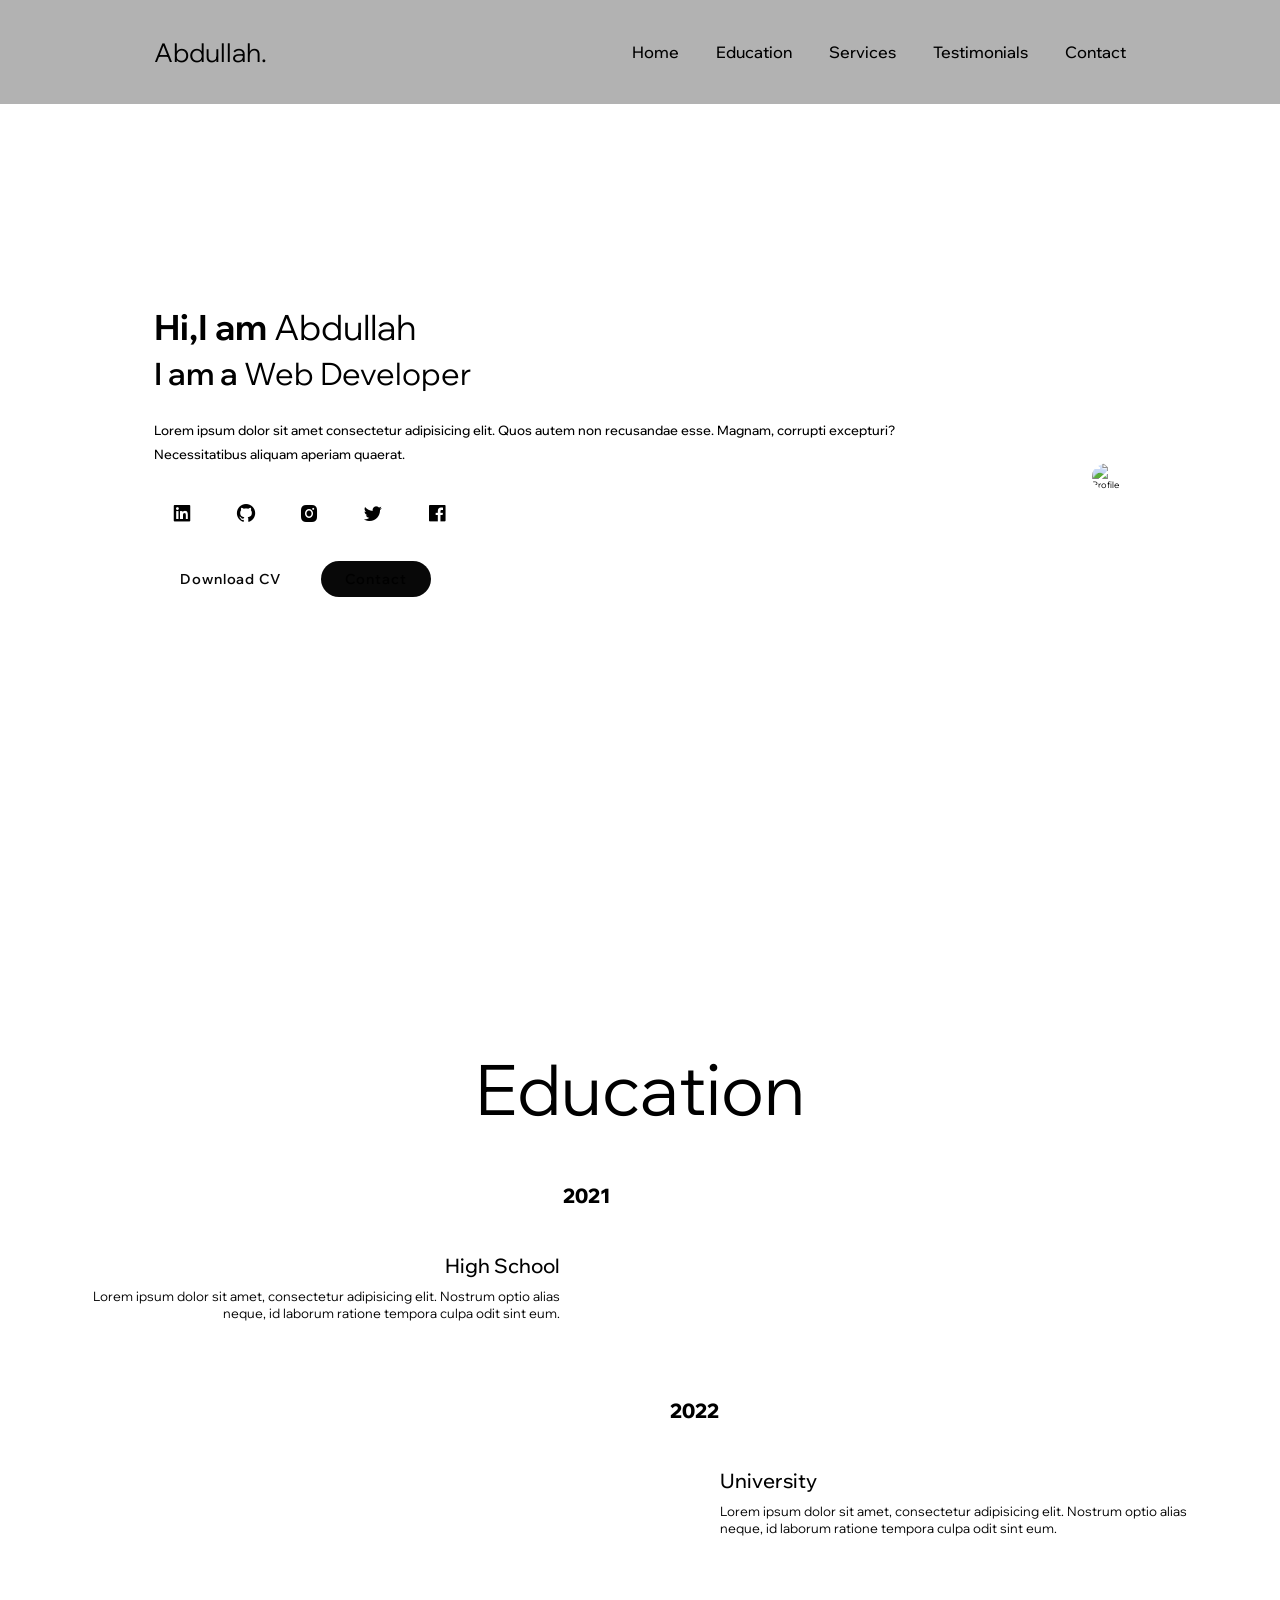
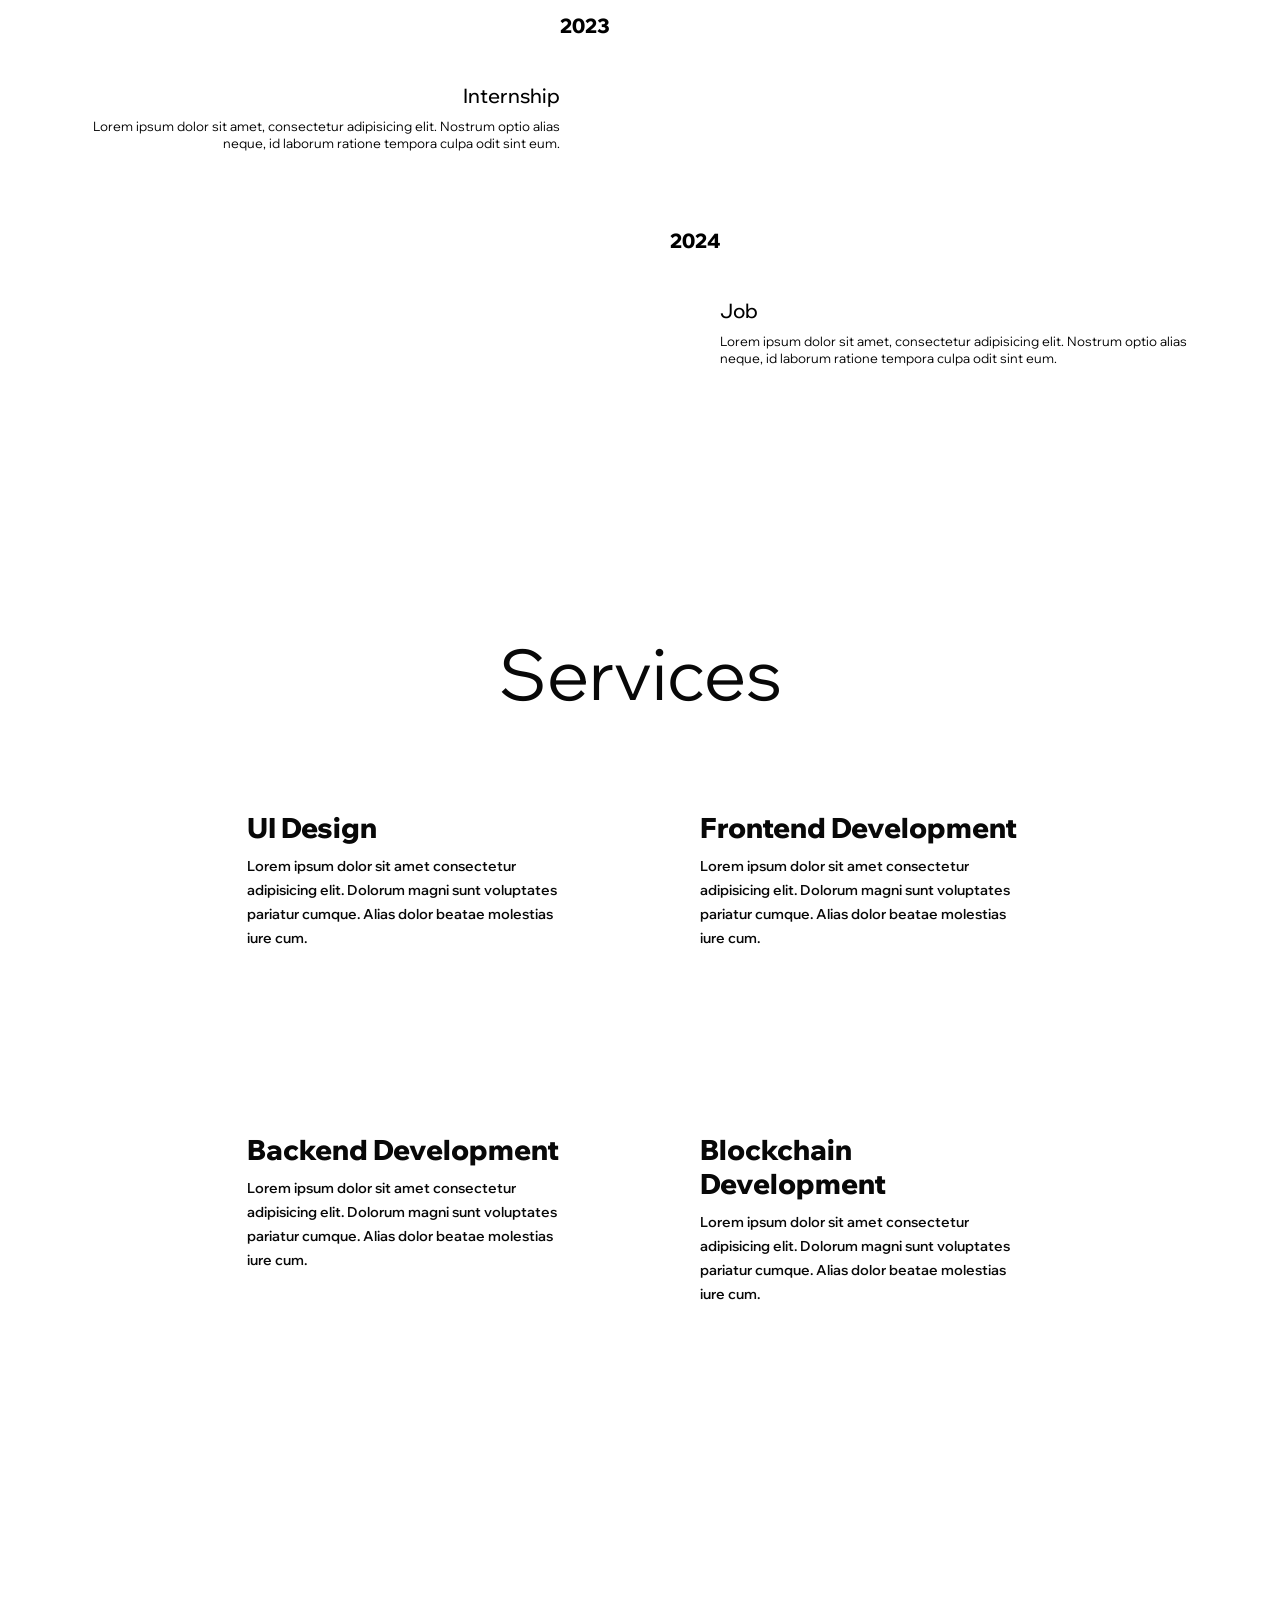
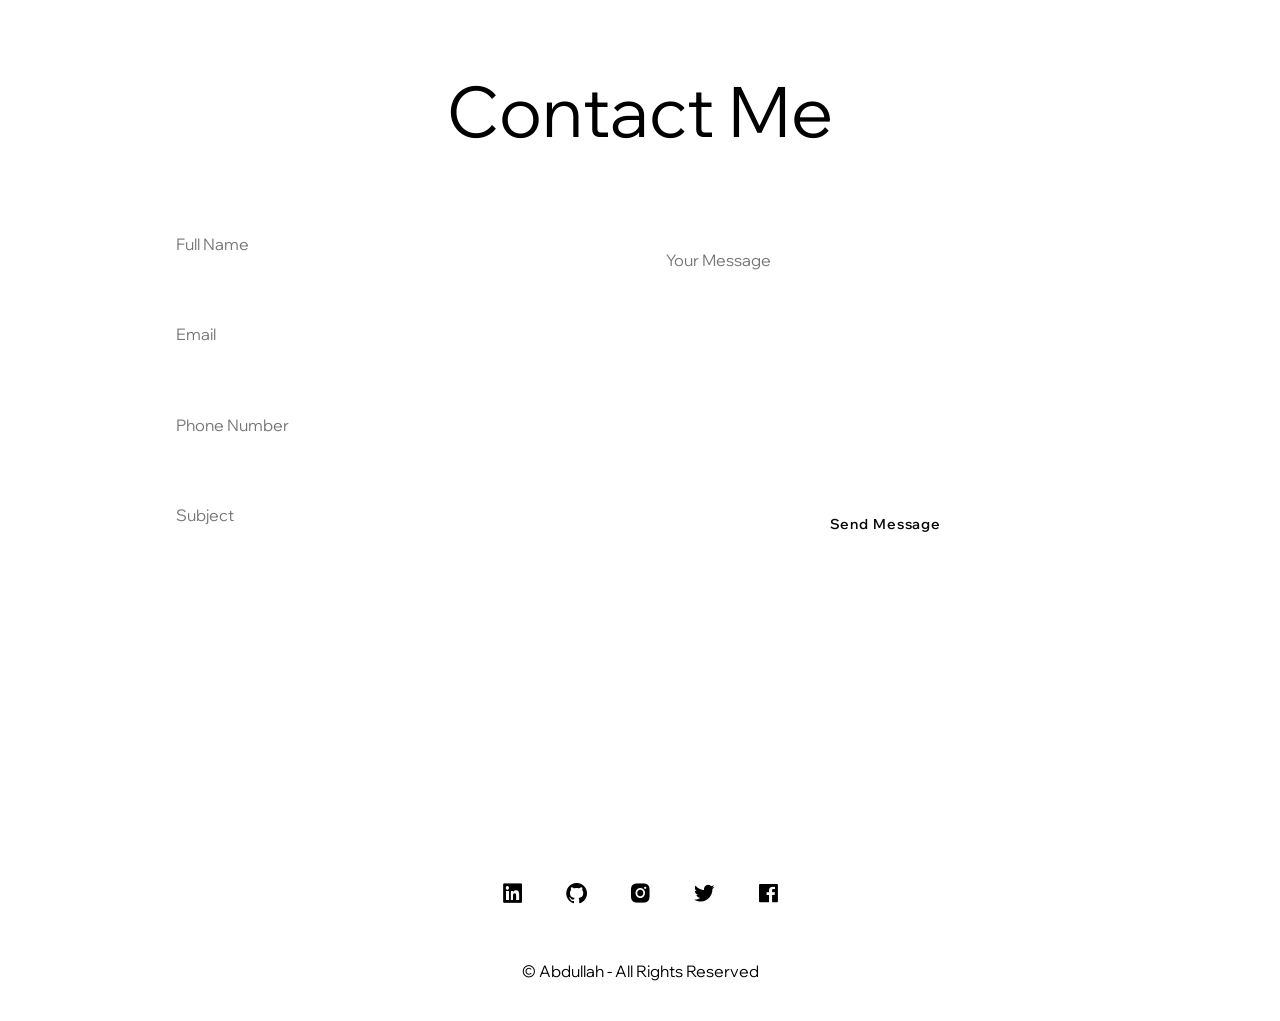
==== index.html @ 499c6c25 "Add files via upload" ====
<!DOCTYPE html>
<html lang="en">

<head>
    <meta charset="UTF-8">
    <meta name="viewport" content="width=device-width, initial-scale=1.0">
    <link rel="stylesheet" href="style.css">
    <link href='https://unpkg.com/boxicons@2.1.4/css/boxicons.min.css' rel='stylesheet'>
    <title>Protfolio Website</title>
</head>
<body>
  <!-- Header Section -->
  <header class="header">
    <a href="#home" class="logo">
    <span>Abdullah.</span>
    </a>
        <i class='bx bx-menu' id="menu-icon"></i>

        <nav class="navbar">
            <a href="#home" class="">Home</a>
            <a href="#education" class="">Education</a>
            <a href="#services" class="">Services</a>
            <a href="#testimonials" class="">Testimonials</a>
            <a href="#contact" class="">Contact</a>
        </nav>
  </header>
  <section class="home" id="home">
        <div class="home-content">
            <h1>Hi,I am <span>Abdullah</span></h1>
            <h3 class="text-animation">I am a <span></span></h3>
            <p>Lorem ipsum dolor sit amet consectetur adipisicing elit. Quos autem non recusandae esse. Magnam, corrupti excepturi? Necessitatibus aliquam aperiam quaerat.</p>

            <div class="social-icons">
                <a href="#"><i class='bx bxl-linkedin-square'></i></a>
                <a href="#"><i class='bx bxl-github'></i></a>
                <a href="#"><i class='bx bxl-instagram-alt'></i></a>
                <a href="#"><i class='bx bxl-twitter'></i></a>
                <a href="#"><i class='bx bxl-facebook-square'></i></a>
            </div>

            <div class="btn-group">
                <a href="#" class="btn">Download CV</a>
                <a href="#contact" class="btn">Contact</a>
            </div>
        </div>
        <div class="home-img">
            <img src="img/m1.jpg" alt="Profile">
        </div>
    </section>
    <section id="education" class="education">
        <h2 class="heading">Education</h2>
        <div class="timeline-items">
            <div class="timeline-item">
                <div class="timeline-dot"></div>
                <div class="timeline-date">2021</div>
                <div class="timeline-content">
                    <h3>High School</h3>
                    <p>Lorem ipsum dolor sit amet, consectetur adipisicing elit. Nostrum optio alias neque, id
                        laborum ratione tempora culpa odit sint eum.</p>
                </div>
            </div>

            <div class="timeline-item">
                <div class="timeline-dot"></div>
                <div class="timeline-date">2022</div>
                <div class="timeline-content">
                    <h3>University</h3>
                    <p>Lorem ipsum dolor sit amet, consectetur adipisicing elit. Nostrum optio alias neque, id
                        laborum ratione tempora culpa odit sint eum.</p>
                </div>
            </div>

            <div class="timeline-item">
                <div class="timeline-dot"></div>
                <div class="timeline-date">2023</div>
                <div class="timeline-content">
                    <h3>Internship</h3>
                    <p>Lorem ipsum dolor sit amet, consectetur adipisicing elit. Nostrum optio alias neque, id
                        laborum ratione tempora culpa odit sint eum.</p>
                </div>
            </div>

            <div class="timeline-item">
                <div class="timeline-dot"></div>
                <div class="timeline-date">2024</div>
                <div class="timeline-content">
                    <h3>Job</h3>
                    <p>Lorem ipsum dolor sit amet, consectetur adipisicing elit. Nostrum optio alias neque, id
                        laborum ratione tempora culpa odit sint eum.</p>
                </div>
            </div>

        </div>
    </section>
    <!-- Services Section -->

    <section id="services" class="services">
        <h2 class="heading">Services</h2>
        <div class="services-container">
            <div class="service-box">
                <div class="service-info">
                    <h4>UI Design</h4>
                    <p>Lorem ipsum dolor sit amet consectetur adipisicing elit. Dolorum magni sunt voluptates pariatur cumque. Alias dolor beatae molestias iure cum.
                </div>
            </div>
            <div class="service-box">
                <div class="service-info">
                    <h4>Frontend Development</h4>
                    <p>Lorem ipsum dolor sit amet consectetur adipisicing elit. Dolorum magni sunt voluptates pariatur cumque. Alias dolor beatae molestias iure cum.
                </div>
            </div>
            <div class="service-box">
                <div class="service-info">
                    <h4>Backend Development</h4>
                    <p>Lorem ipsum dolor sit amet consectetur adipisicing elit. Dolorum magni sunt voluptates pariatur cumque. Alias dolor beatae molestias iure cum.
                </div>
            </div>
            <div class="service-box">
                <div class="service-info">
                    <h4>Blockchain Development</h4>
                    <p>Lorem ipsum dolor sit amet consectetur adipisicing elit. Dolorum magni sunt voluptates pariatur cumque. Alias dolor beatae molestias iure cum.</p>
                </div>
            </div>
        </div>
    </section>
    <!-- Testimonials Section 

    <section id="testimonials" class="testimonials">
        <div class="testimonials-box">
            <h2 class="heading">Testimonials</h2>

            <div class="wrapper">
                <div class="testimonial-item">
                    <img src="assets/Image3.jpeg" alt="">
                    <h2>Mark</h2>
                    <div class="rating">
                        <i class='bx bxs-star' id="star"></i>
                        <i class='bx bxs-star' id="star"></i>
                        <i class='bx bxs-star' id="star"></i>
                        <i class='bx bxs-star' id="star"></i>
                        <i class='bx bxs-star' id="star"></i>
                    </div>
                    <p>Lorem ipsum dolor, sit amet consectetur adipisicing elit. Eius reiciendis consequatur officia
                        recusandae porro at?</p>
                </div>

                <div class="testimonial-item">
                    <img src="assets/Image2.jpeg" alt="">
                    <h2>Steve</h2>
                    <div class="rating">
                        <i class='bx bxs-star' id="star"></i>
                        <i class='bx bxs-star' id="star"></i>
                        <i class='bx bxs-star' id="star"></i>
                        <i class='bx bxs-star' id="star"></i>
                        <i class='bx bxs-star' id="star"></i>
                    </div>
                    <p>Lorem ipsum dolor, sit amet consectetur adipisicing elit. Eius reiciendis consequatur officia
                        recusandae porro at?</p>
                </div>

                <div class="testimonial-item">
                    <img src="assets/Image4.jpeg" alt="">
                    <h2>Devid</h2>
                    <div class="rating">
                        <i class='bx bxs-star' id="star"></i>
                        <i class='bx bxs-star' id="star"></i>
                        <i class='bx bxs-star' id="star"></i>
                        <i class='bx bxs-star' id="star"></i>
                        <i class='bx bxs-star' id="star"></i>
                    </div>
                    <p>Lorem ipsum dolor, sit amet consectetur adipisicing elit. Eius reiciendis consequatur officia
                        recusandae porro at?</p>
                </div>
            </div>
        </div>
    </section>
    --->
    <!-- Contact Section -->

    <section id="contact" class="contact">
        <h2 class="heading">Contact <span>Me</span></h2>
        <form action="">
            <div class="input-group">
                <div class="input-box">
                    <input type="text" placeholder="Full Name">
                    <input type="email" placeholder="Email">
                </div>

                <div class="input-box">
                    <input type="number" placeholder="Phone Number">
                    <input type="text" placeholder="Subject">
                </div>
            </div>

            <div class="input-group-2">
                <textarea name="" id="" cols="30" rows="10" placeholder="Your Message"></textarea>
                <input type="submit" value="Send Message" class="btn">
            </div>
        </form>
    </section>

    <!-- Footer Section -->

    <footer class="footer">
        <div class="social">
            <a href="#"><i class='bx bxl-linkedin-square'></i></a>
            <a href="#"><i class='bx bxl-github'></i></a>
            <a href="#"><i class='bx bxl-instagram-alt'></i></a>
            <a href="#"><i class='bx bxl-twitter'></i></a>
            <a href="#"><i class='bx bxl-facebook-square'></i></a>
        </div>

        <p class="copyright">
            © Abdullah - All Rights Reserved
        </p>
    </footer>

<script>
    // JavaScript code goes here
    let menuIcon = document.querySelector('#menu-icon');
    let navbar = document.querySelector('header nav');

    menuIcon.onclick = () => {
        menuIcon.classList.toggle('bx-x');
        navbar.classList.toggle('active');
    }

    let sections = document.querySelectorAll('section');
    let navLinks = document.querySelectorAll('header nav a');

    window.onscroll = () => {
        sections.forEach(sec => {
            let top = window.scrollY;
            let offset = sec.offsetTop - 150;
            let height = sec.offsetHeight;
            let id = sec.getAttribute('id');

            if (top >= offset && top < offset + height) {
                navLinks.forEach(links => {
                    links.classList.remove('active');
                    document.querySelector('header nav a[href*=' + id + ']').classList.add('active');
                });
            };
        });

        let header = document.querySelector('header');
        header.classList.toggle('sticky', window.scrollY > 100);

        menuIcon.classList.remove('bx-x');
        navbar.classList.remove('active');
    };
</script>
    
    
    
    
    
    
    
    
    
    
</body>
</html>
---- style.css ----
@import url('https://fonts.googleapis.com/css?family=Wix%20Madefor%20Display:700|Wix%20Madefor%20Display:400');

* {
    margin: 0;
    padding: 0;
    box-sizing: border-box;
    text-decoration: none;
    border: none;
    outline: none;
    scroll-behavior: smooth;
    font-family: 'Wix Madefor Display';
    font-weight: 400;
}/*
:root {
  --text-color: #dce8f4;
  --bg-color: #070f16;
  --second-bg-color: #131313;
  --primary: #9abfe3;
  --secondary: #15589c;
  --main-color: #2b94fc;
}

:root {
--text-color: #0d1613;
--bg-color: #f9fdfc;
--primary: #40d3a7;
--secondary: #7af0ce;
--main-color: #3cfdc4;
}
*/
:root[data-theme="light"] {
  --text-color: #0a100f;
  --bg-color: #f5fafa;
  --second-bg-color : #e5e5e5;
  --primary: #48c7b1;
  --secondary: #92e8d9;
  --accent: #53e9cd;
}
:root[data-theme="dark"] {
  --text-color: #eff5f4;
  --bg-color: #050a0a;
  --second-bg-color : #050a0a;
  --primary: #38b7a2;
  --secondary: #176d5f;
  --main-color: #16ac90;
}



html{
    font-size: 60%;
    overflow-x: hidden;
}
body{
    background: var(--bg-color);
    color: var(--text-color);
}
/* Header Section */
.header{
    position: fixed;
    top: 0;
    left: 0;
    width: 100%;
    padding: 4rem 12% 4rem;
    background: rgba(0, 0, 0, 0.3);
    backdrop-filter: blur(10px);
    display: flex;
    justify-content: space-between;
    align-items: center;
    z-index: 5;
}
.logo{
    font-size: 3rem;
    color: var(--text-color);
    font-weight: 800;
    cursor: pointer;
    transition: 0.3s ease;
}
.logo:hover{
    transform: scale(1.1);
}
.logo span{
    text-shadow: 0 0 25px var(--main-color);
}
.navbar a{
    font-size: 1.8rem;
    color: var(--text-color);
    margin-left: 4rem;
    font-weight: 500;
    transition: 0.3s ease;
    border-bottom: 3px solid transparent;
}
.navbar a:hover,
.navbar a.active{
    color: var(--main-color);
    border-bottom: 3px solid var(--main-color);
}
#menu-icon{
    font-size: 3.6rem;
    color: var(--main-color);
    display: none;
}
/* Home SecSection */
section{
    min-height: 100vh;
    padding: 10rem 12% 10rem;
}
.home{
    display: flex;
    align-items: center;
    justify-content: center;
    gap: 15rem;
}
/*
.home-content{
    display: flex;
    flex-direction: column;
    align-items: center;
    text-align: left;
    justify-content: center;
    margin-top: 3rem;
}
.home-content h1,
.home-content h2,
.home-content p {
    margin-top: 1rem; 
}*/
span{
    color: var(--main-color);
}
.logo span{
    color: var(--main-color);
}
.home-content h3{
    margin-bottom: 3rem;
    margin-top: 1rem;
    font-size: 3.5rem;
}
.home-content h1{
    font-size: 4rem;
    font-weight: 700;
    margin-top: 1rem;/*
    margin-left: 80px;*//*
    margin-right: 80px;*/
    line-height: 1;
}
.home-img{
    border-radius: 50%;
}
.home-img img{
    position: relative;
    top: 3rem;
    width: 28vw;
    height: 28vw;
    border-radius: 50%;
    box-shadow: 0 0 25px var(--main-color);
    cursoease-in-out
    /*
    transition: 0.9s ease-in-out;*/
}
.home-img img:hover{
    box-shadow: 0 0 25px var(--main-color),
                0 0 35px var(--main-color),
                0 0 55px var(--main-color);
}
.home-content p{
    font-size: 1.5rem;
    font-weight: 500;
    line-height: 1.8;
    max-width: 1000px;/*
    margin-left: 80px;*/
    margin-top: 1rem;
}
.social-icons a{
    display: inline-flex;
    justify-content: center;
    align-items: center;
    width: 4.5rem;
    height: 4.5rem;
    background: transparent;
    border: 2px solid var(--main-color);
    font-size: 2.5rem;
    border-radius: 50%;
    color: var(--main-color);
    /*
    margin-left: 800px;
    */
    margin: 3rem 1.5rem 3rem 1rem;
    /*
    transition: 0.5s ease-in-out;*/
}
.social-icons a:hover{
    color: var(--text-color);
    transform: scale(1.3)translateY(-5px);
    box-shadow: 0 0 25px var(--main-color);
    background-color: var(--main-color);
}
.btn{
    display: inline-block;
    padding: 1rem 2.8rem;
    background: var(--main-color);
    box-shadow: 0 0 25px var(--main-color);
    border-radius: 4rem;
    font-size: 1.6rem;
    color: #080808;
    border: 2px solid transparent;
    letter-spacing: 0.1rem;
    font-weight: 600;
    /*
    transition: 0.3s ease-in-out;*/
    cursor: pointer;
}
.btn:hover{
    transform: scale(1.05);
    box-shadow: 0 0 40px var(--main-color);
}
.btn-group{
    display: flex;
    align-items: center;
    gap: 1.5rem;
}
.btn-group a:nth-of-type(2){
    background-color: #080808;
    color: var(--main-color);
    border: 2px solid var(--main-color);
    box-shadow: 0 0 25px transparent;
}
.btn-group a:nth-of-type(2):hover{
    box-shadow: 0 0 25px var(--main-color);
    background-color: var(--main-color);
    color: #080808;
}
.text-animation{
    font-size: 34px;
    font-weight: 600;
    min-width: 280px;
}
.text-animation span{
    position: relative;
}
.text-animation span:before{
    content: "Web Developer";
    color: var(--main-color);
    animation: words 20s infinite;
}
.text-animation span:after{
    content: "";
    background-color: var(--bg-color);
    position: absolute;
    width: calc(100% + 8px);
    height: 100%;
    border-left: 3px solid var(--bg-color);
    right: -8px;
    animation: cursor 0.6s infinite, typing 20s steps(14) infinite;
}
@keyframes cursor {
    to{
        border-left: 2px solid var(--main-color);
    }
}
@keyframes words {
    0%,
    50%{
        content: "Frontend Developer";
    }
    
    51%,
    100%{
        content: "Web Designer";
    }
}
@keyframes typing {
    10%,
    50%,
    55%,
    95%{
        width: 0;
    }
    5%,
    50%,
    51%,
    99%{
        width: calc(100% + 8px);
    }
}

.heading{
    font-size: 8rem;
    text-align: center;
    margin: 5rem 0;
}
.education{
    padding: 100px 15px;
    background: var(--second-bg-color);
}/*
.education h3{
  color: var(--second-bg-color);
}*/

.education h2 {
    margin-bottom: 5rem;
}
.timeline-items{
    max-width: 1200px;
    margin: auto;
    display: flex;
    flex-wrap: wrap;
    position: relative;
}
.timeline-items::before{
    content: "";
    position: absolute;
    width: 5px;
    height: 100%;
    background-color: var(--main-color);
    left: calc(50% - 1px);
}
.timeline-item{
    margin-bottom: 40px;
    width: 100%;
    position: relative;
}
.timeline-item:last-child{
    margin-bottom: 0;
}
.timeline-item:nth-child(odd){
    padding-right: calc(50% + 30px);
    text-align: right;
}
.timeline-item:nth-child(even){
    padding-left: calc(50% + 30px);
}
.timeline-dot{
    height: 21px;
    width: 21px;
    background-color: var(--main-color);
    box-shadow: 0 0 25px var(--main-color),
                0 0 50px var(--main-color);
    position: absolute;
    left: calc(50% - 8.9px);
    border-radius: 50%;
    top: 10px;
}
.timeline-date{
    font-size: 20px;
    font-weight: 800;
    color: var(--second-bg-color);
    margin: 6px 0 15px;
}
.timeline-content{
    background-color: var(--bg-color);
    border: 3px solid var(--main-color);
    padding: 30px 50px;
    border-radius: 4rem;
    box-shadow: 0 0 10px var(--main-color);
    cursor: pointer;
    transition: 0.3s ease-in-out;
    
}
.timeline-content:hover{
    transform: scale(1.05);
    box-shadow: 0 0 25px var(--main-color);
}
.timeline-content h3{
    font-size: 20px;
    color: var(--second-bg-color);
    margin: 0 0 10px;
    font-weight: 500;
}
.timeline-content p{
    color: #000;
    font-size: 13px;
    font-weight: 300;
    line-height: 17px;
}

/* ******************Services Section********************* */

.services{
    background: var(--bg-color);
    color: #080808;
}
.services h2{
    margin-bottom: 5rem;
    color:var(--second-bg-color);
}
.services-container{
    display: grid;
    grid-template-columns: repeat(2,1fr);
    align-items: center;
    gap: 2.5rem;
}
.service-box{
    background-color: var(--main-color);
    height: 300px;
    border-radius: 3rem;
    border: 5px solid transparent;
    cursor: pointer;
    transition: 0.4s ease-in-out;
}
.service-box:hover{
    background: #fff;
    color: #131313;
    border: 5px solid var(--main-color);
    transform: scale(1.03);
}
.service-box .service-info{
    display: flex;
    flex-direction: column;
    text-align: left;
    min-height: 200px;
    justify-content: left;
    padding: 5rem 5rem;
}
.service-info h4{
    font-size: 3.2rem;
    font-weight: 800;
    line-height: 1.2;
    padding-bottom: 1.2rem;
}
.service-info p{
    font-size: 1.6rem;
    font-weight: 600;
    max-height: 100px;
    line-height: 1.7;
    margin: auto;
}
/* ******************Testimonials Section********************* */
/*
.testimonials{
    background: var(--second-bg-color);
}
.testimonials-box{
    background-size: cover;
    display: flex;
    align-items: center;
    justify-content: center;
    flex-direction: column;
}
.testimonials .heading{
    margin-bottom: 5rem;
}
.testimonials-box img{
    width: 15rem;
    border-radius: 50%;
    border: 3px solid var(--main-color);
    box-shadow: 0 0 25px var(--main-color);
}
.wrapper{
    display: grid;
    grid-template-columns: repeat(3,1fr);
    gap: 3rem;
}
.testimonial-item{
    min-height: 490px;
    max-width: 450px;
    background: #080808;
    border: 3px solid rgba(238, 238, 238, 0.3);
    border-radius: 2rem;
    margin: 0 2rem;
    padding: 30px 60px;
    cursor: pointer;
    display: flex;
    flex-direction: column;
    justify-content: center;
    align-items: center;
    gap: 1.5rem;
    color: #fff;
    transition: 0.4s ease-in-out;
}
.testimonial-item:hover{
    border: 3px solid var(--main-color);
    transform: translateY(-10px)scale(1.03);
    box-shadow: 0 0 50px var(--main-color);
}
.testimonial-item h2{
    font-size: 2.8rem;
}
.testimonial-item p{
    font-size: 1.3rem;
}
#star{
    color: gold;
    font-size: 2rem;
}
*/
/* ******************Contact Section********************* */

.contact{
    background-color: var(--second-bg-color);
    width: 100%;
    height: 50%;
}
.contact h2{
    margin-bottom: 3rem;
    color: var(--second-bg-color);
}
.contact form{
    display: flex;
    align-items: center;
    justify-content: center;
    gap: 3rem;
    margin: 5rem auto;
    text-align: center;
}
.contact form .input-box{
    display: flex;
    justify-content: center;
    flex-wrap: wrap;
}
.contact form .input-box input,
.contact form textarea{
    width: 100%;
    padding: 2.5rem;
    font-size: 1.8rem;
    color: var(--text-color);
    background-color: var(--bg-color);
    border-radius: 2rem;
    border: 2px solid var(--main-color);
    margin: 1.5rem 0;
    resize: none;
}
.contact form .btn{
    margin-top: 2rem;
}

/* ******************Footer Section********************* */

.footer{
    position: relative;
    bottom: 0;
    width: 100%;
    padding: 40px 0;
    
    background-color: var(--secondary);
}
.footer .social{
    text-align: center;
    padding-bottom: 25px;
    color: var(--text-color);
}
.footer .social a{
    font-size: 25px;
    color: var(--text-color);
    border: 2px solid var(--primary);
    width: 42px;
    height: 42px;
    line-height: 42px;
    display: inline-block;
    text-align: center;
    border-radius: 50%;
    margin: 0 10px;
    transition: 0.3s ease-in-out;
}
.footer .social a:hover{
    transform: scale(1.2)translateY(-10px);
    background-color: var(--secondary);
    color: #131313;
    box-shadow: 0 0 25px var(--main-color);
}
.footer .copyright{
    margin-top: 20px;
    text-align: center;
    font-size: 16px;
    color: --text-color;
}
@media (max-width:1285px) {
    html{
        font-size: 55%;
    }
    .services-container{
        padding-bottom: 7rem;
        grid-template-columns: repeat(2,1fr);
        margin: 0 5rem;
    }
}
@media (max-width:991px) {
    header{
        padding: 2rem 3%;
    }
    section{
        padding: 10rem 3% 2rem;
    }
    .timeline-items::before{
        left: 7px;
    }
    .timeline-item:nth-child(odd){
        padding-right: 0;
        text-align: left;
    }
    .timeline-item:nth-child(odd),
    .timeline-item:nth-child(even){
        padding-left: 37px;
    }
    .timeline-dot{
        left: 0;
    }
    .services{
        padding-bottom: 7rem;
    }
    .testimonials .wrapper{
        grid-template-columns: repeat(1,1fr);
    }
    .contact form{
        flex-direction: column;
    }
    .footer{
        padding: 2rem 3%;
    }
}
@media (max-width:895px) {
    #menu-icon{
        display: block;
    }
    .navbar{
        position: absolute;
        top: 100%;
        right: 0;
        width: 50%;
        padding: 1rem 3%;
        background: rgba(0, 0, 0, 0.8);
        backdrop-filter: blur(200px);
        border-bottom-left-radius: 2rem;
        border-left: 2px solid var(--main-color);
        border-bottom: 2px solid var(--main-color);
        display: none;
        border-top: .1rem solid rgba(0, 0, 0, .2);
        box-shadow: 0 .5rem 1rem rgba(0, 0, 0, 0.2);
        display: none; 
    }
    .navbar.active{
        display: block;
    }
    .navbar a{
        display: block;
        font-size: 2rem;
        margin: 3rem 0;
        color: #fff;
    }
    .social-icons a{
      display: inline-flex;
      justify-content: center;
      align-items: center;
      width: 4.5rem;
      height: 4.5rem;
      background: transparent;
      border: 2px solid var(--main-color);
      font-size: 2rem;
      border-radius: 50%;
      color: var(--main-color);
      /*
      margin-left: 800px;
      */
      margin: 3rem 1rem 3rem 0rem;
      /*
      transition: 0.5s ease-in-out;*/
}
    .home{
        flex-direction: column-reverse;
        margin: 5rem 4rem;
    }
    .home-content h3{
        font-size: 2.5rem;
    }
    .home-content h1{
        font-size: 6rem;
        margin-top: 1rem;
    }
    .home-content p{
        max-width: 600px;
        margin: 0 auto;
    }
    .home-img img{
        width: 56vw;
        height: 56vw;
    }
    .services h2{
        margin-bottom: 3rem;
    }
    .services-container{
        grid-template-columns: repeat(1,1fr);
    }
}
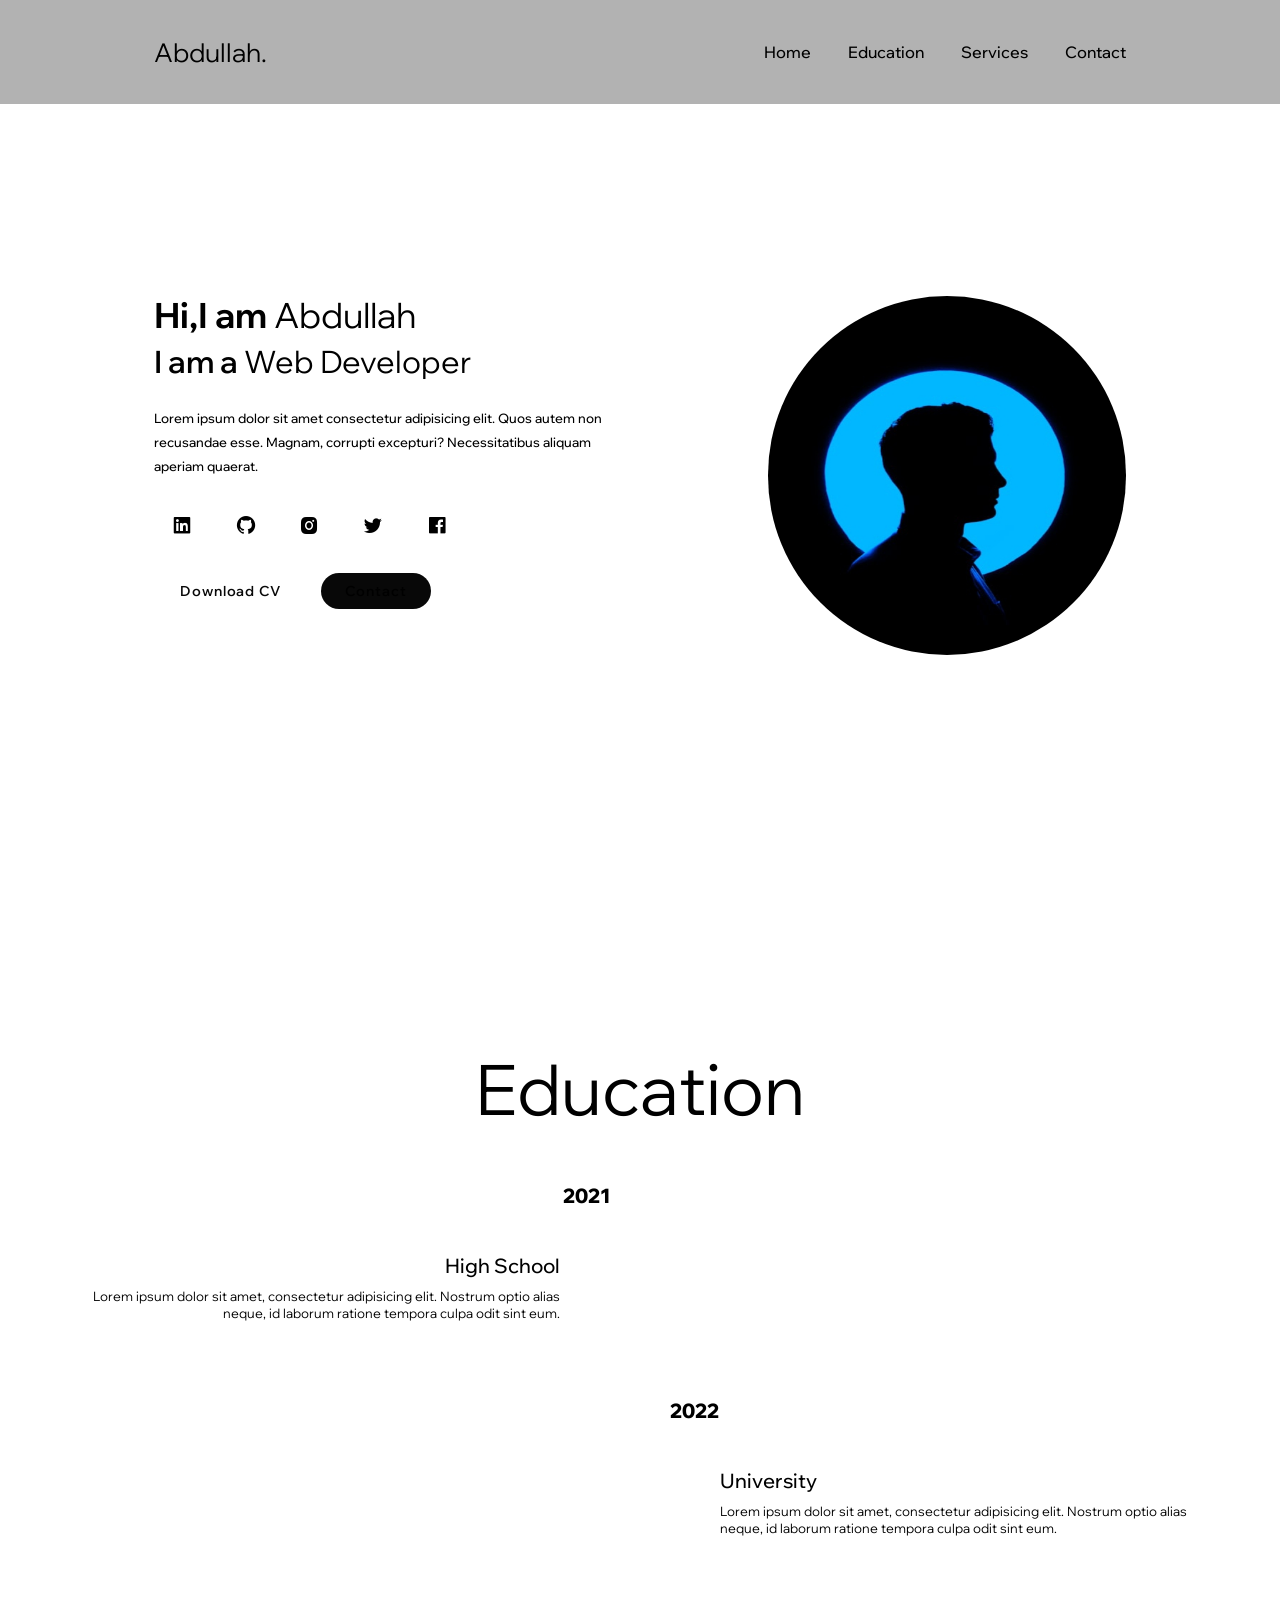
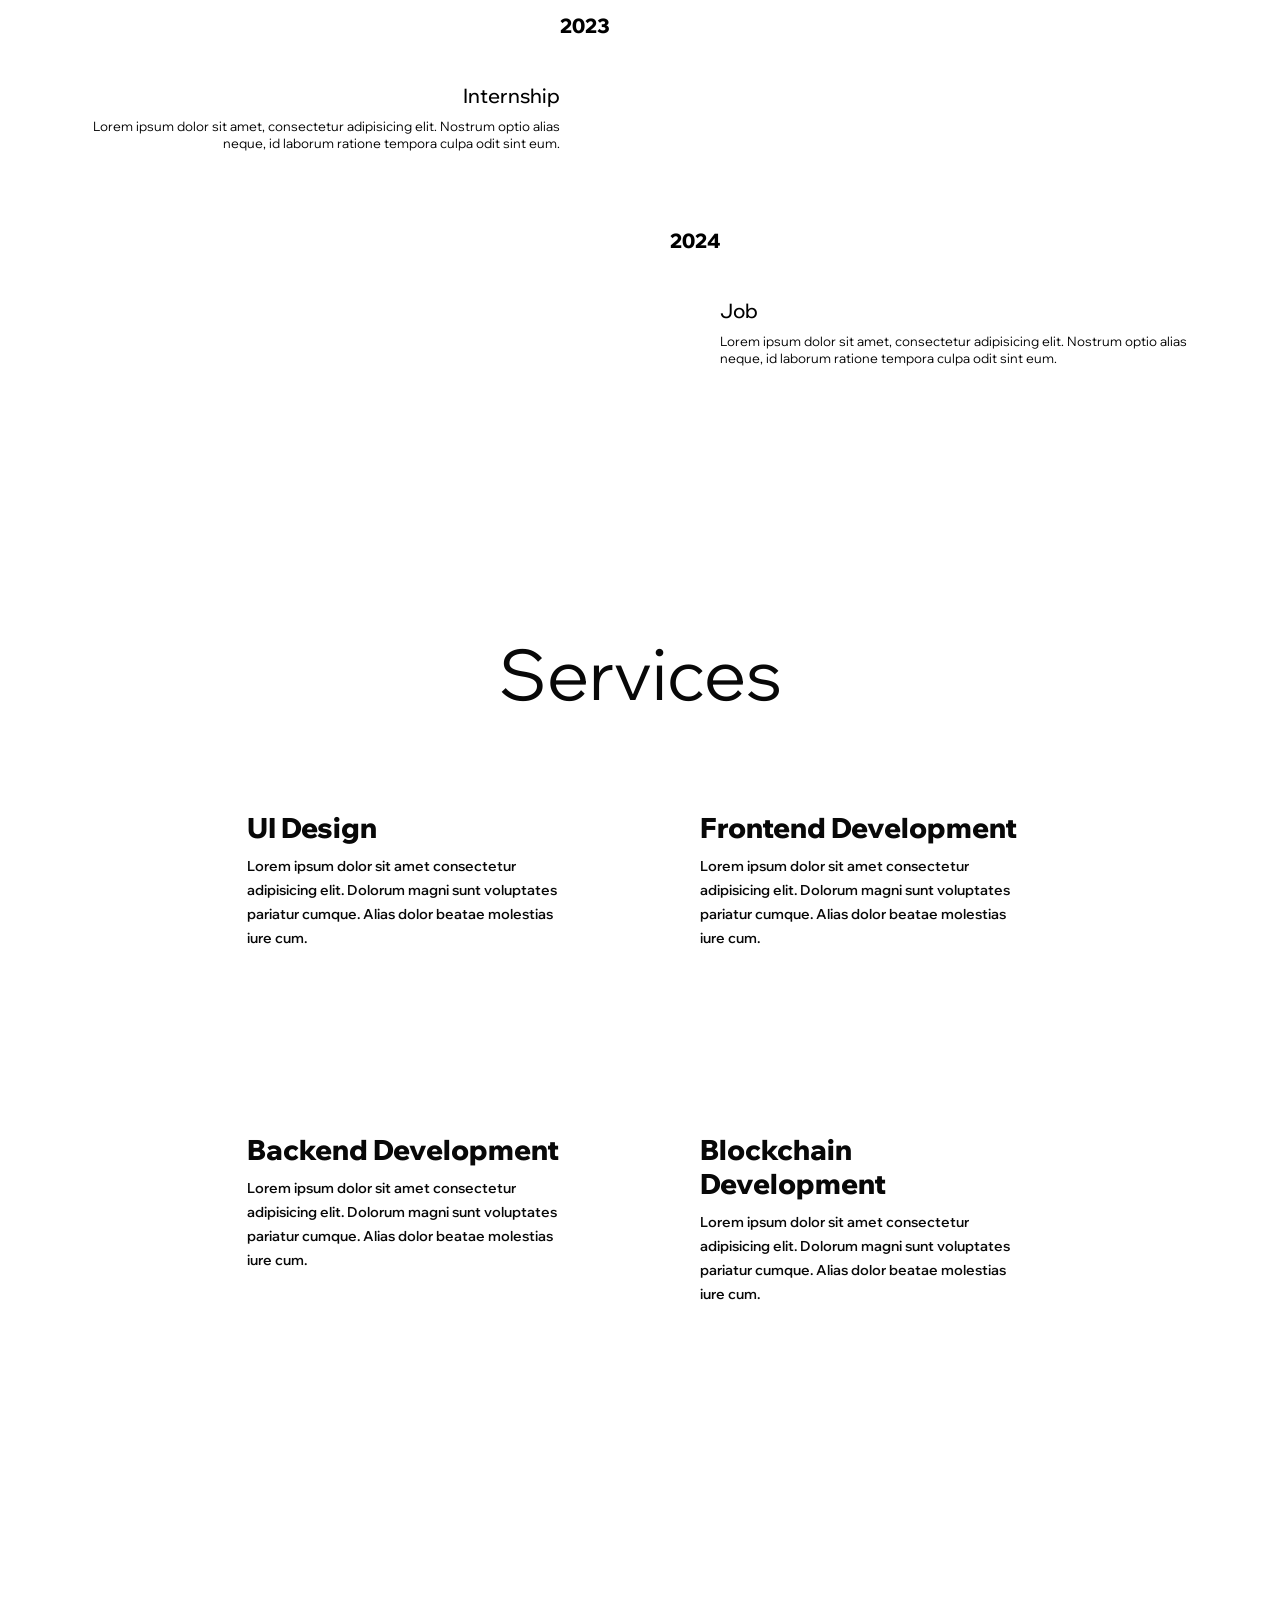
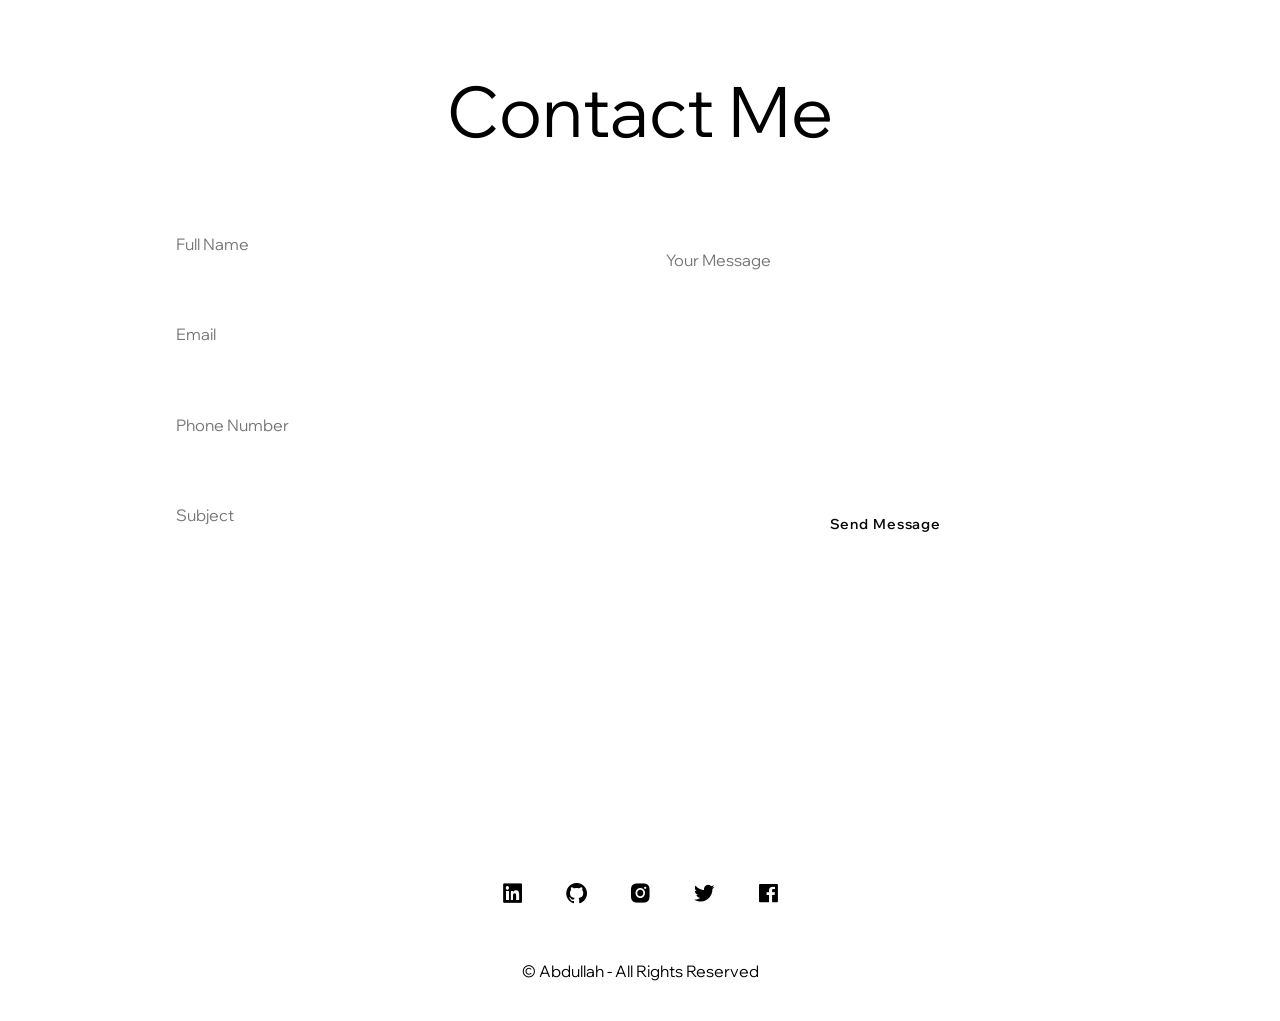
==== commit cd260942: "Update index.html" ====
--- a/index.html
+++ b/index.html
@@ -20,7 +20,8 @@
             <a href="#home" class="">Home</a>
             <a href="#education" class="">Education</a>
             <a href="#services" class="">Services</a>
-            <a href="#testimonials" class="">Testimonials</a>
+            <!--
+            <a href="#testimonials" class="">Testimonials</a>-->
             <a href="#contact" class="">Contact</a>
         </nav>
   </header>
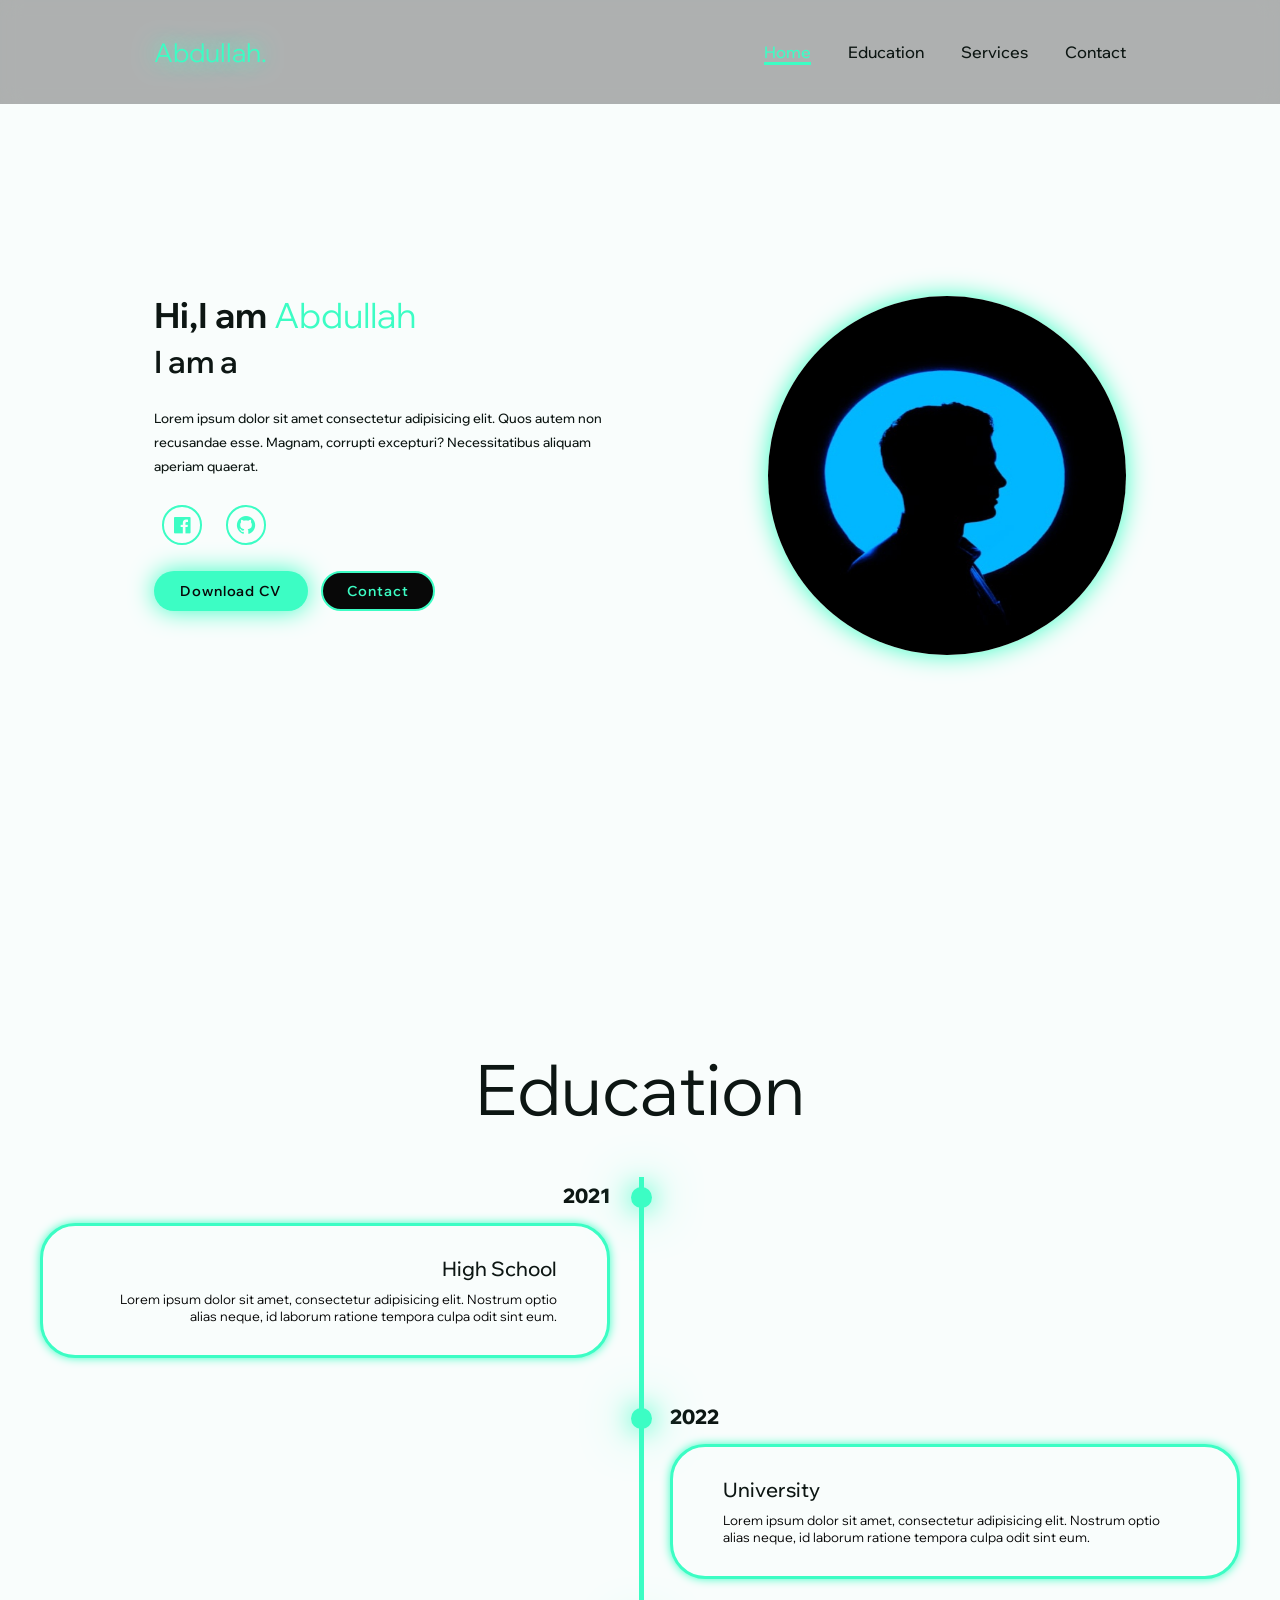
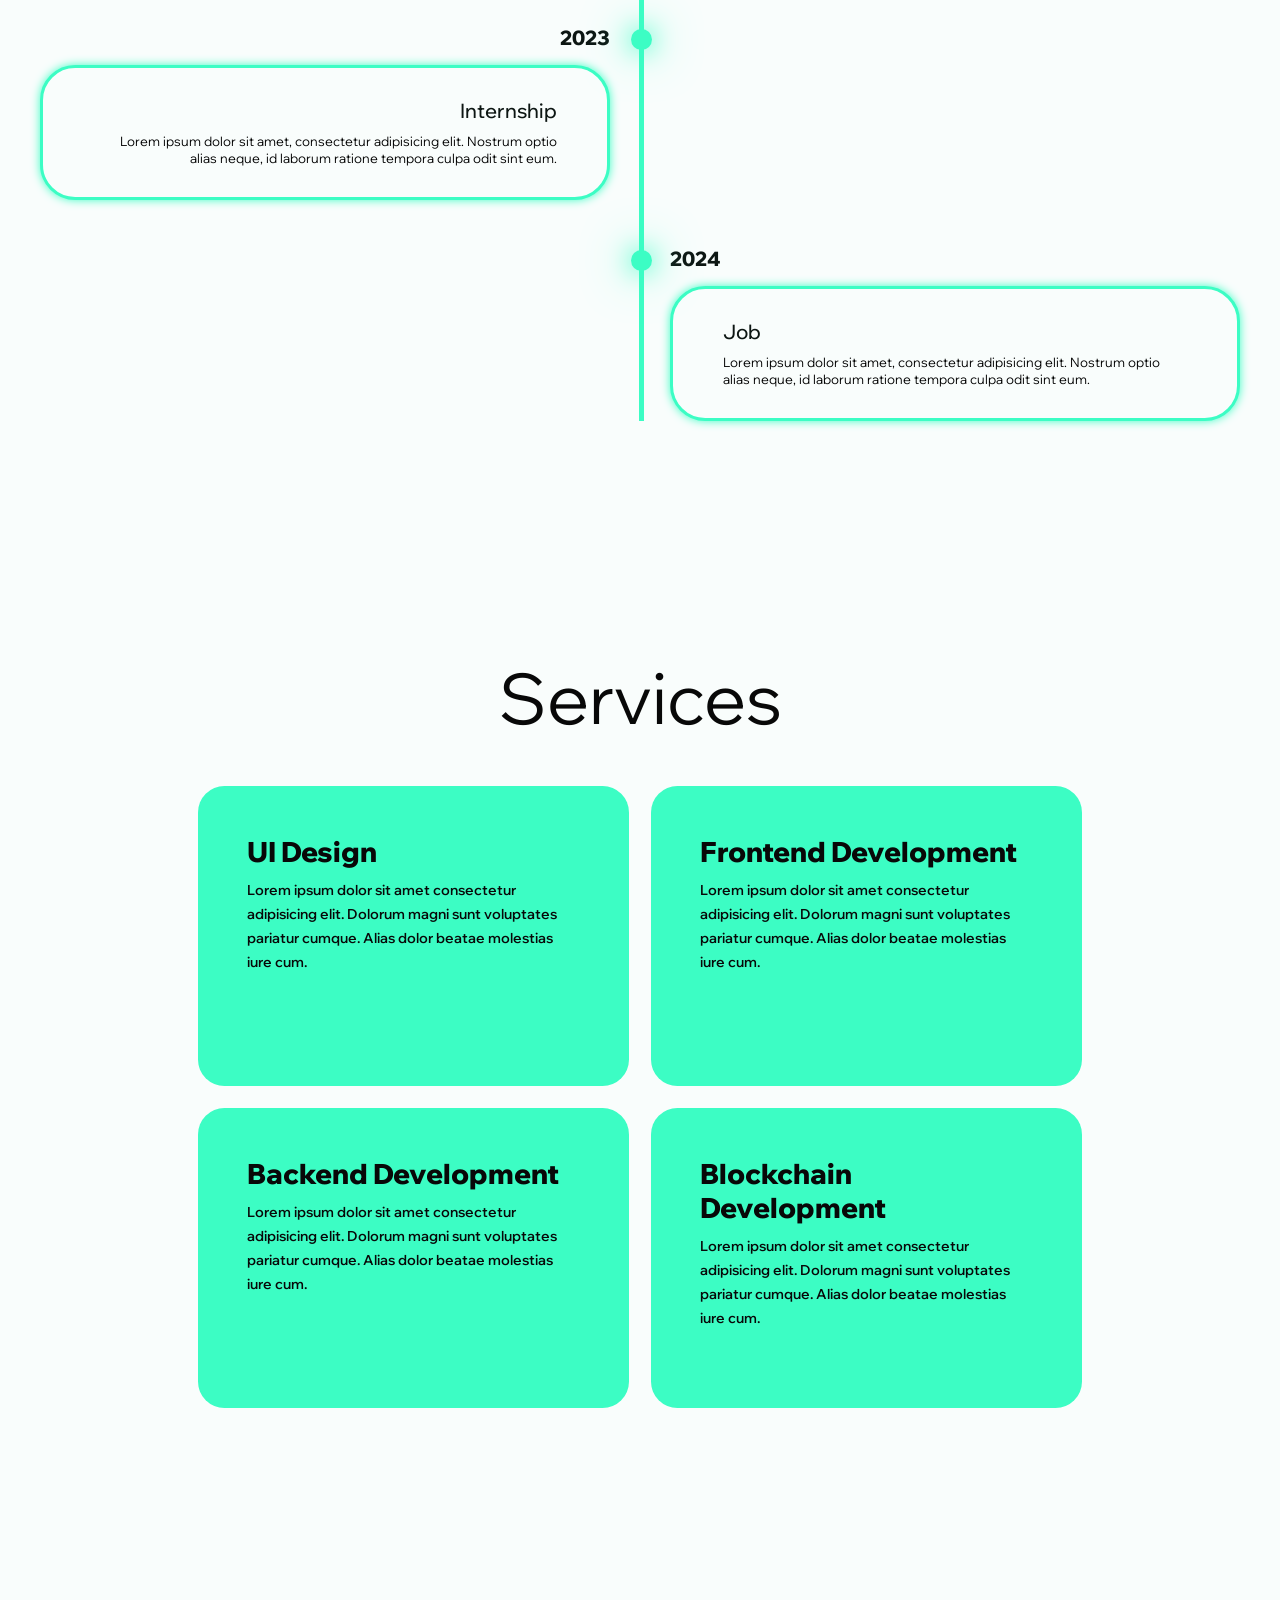
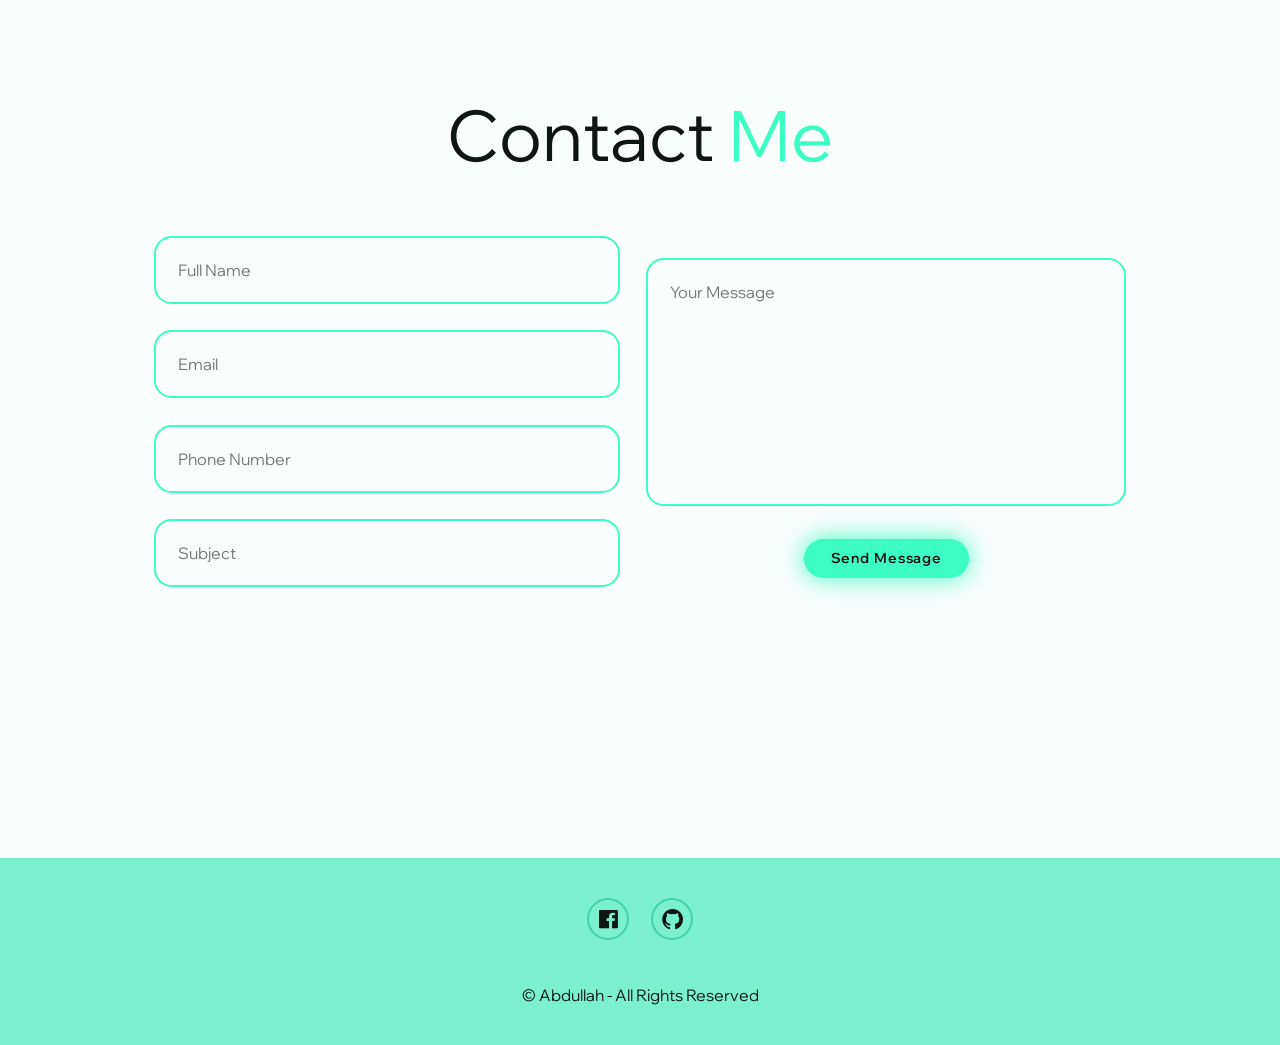
==== commit c212add9: "Update index.html" ====
--- a/index.html
+++ b/index.html
@@ -32,11 +32,9 @@
             <p>Lorem ipsum dolor sit amet consectetur adipisicing elit. Quos autem non recusandae esse. Magnam, corrupti excepturi? Necessitatibus aliquam aperiam quaerat.</p>
 
             <div class="social-icons">
-                <a href="#"><i class='bx bxl-linkedin-square'></i></a>
+                <a href="#"><i class='bx bxl-facebook-square'></i></a>
                 <a href="#"><i class='bx bxl-github'></i></a>
-                <a href="#"><i class='bx bxl-instagram-alt'></i></a>
-                <a href="#"><i class='bx bxl-twitter'></i></a>
-                <a href="#"><i class='bx bxl-facebook-square'></i></a>
+                
             </div>
 
             <div class="btn-group">
@@ -204,11 +202,9 @@
 
     <footer class="footer">
         <div class="social">
-            <a href="#"><i class='bx bxl-linkedin-square'></i></a>
+            <a href="#"><i class='bx bxl-facebook-square'></i></a>
             <a href="#"><i class='bx bxl-github'></i></a>
-            <a href="#"><i class='bx bxl-instagram-alt'></i></a>
-            <a href="#"><i class='bx bxl-twitter'></i></a>
-            <a href="#"><i class='bx bxl-facebook-square'></i></a>
+            
         </div>
 
         <p class="copyright">
--- a/style.css
+++ b/style.css
@@ -18,7 +18,7 @@
   --primary: #9abfe3;
   --secondary: #15589c;
   --main-color: #2b94fc;
-}
+}*/
 
 :root {
 --text-color: #0d1613;
@@ -27,7 +27,7 @@
 --secondary: #7af0ce;
 --main-color: #3cfdc4;
 }
-*/
+/*
 :root[data-theme="light"] {
   --text-color: #0a100f;
   --bg-color: #f5fafa;
@@ -44,7 +44,7 @@
   --secondary: #176d5f;
   --main-color: #16ac90;
 }
-
+*/
 
 
 html{
@@ -680,4 +680,4 @@
     .services-container{
         grid-template-columns: repeat(1,1fr);
     }
-}+}
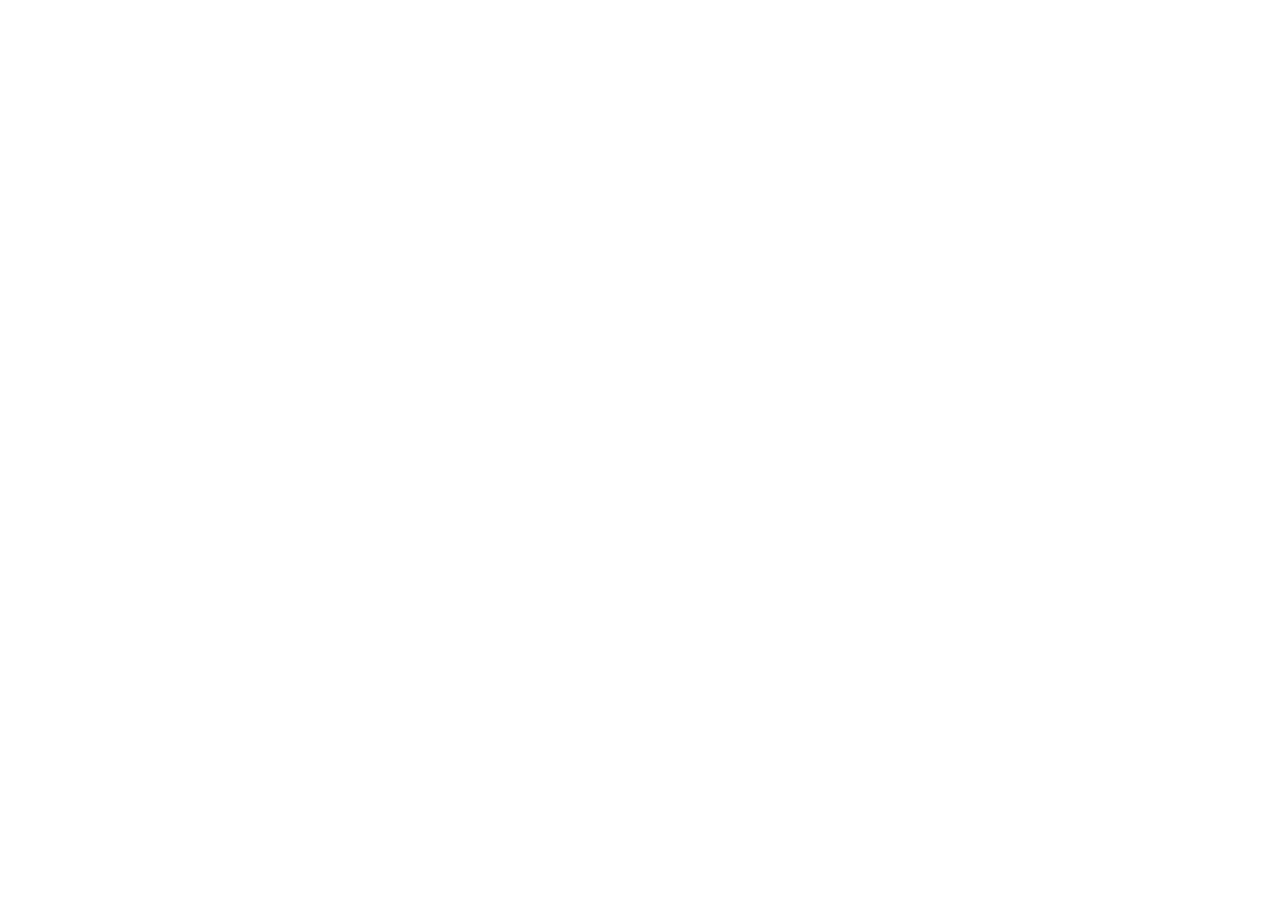
==== commit cef13191: "Added all files" ====
--- a/index.html
+++ b/index.html
@@ -1,261 +1,25 @@
+
 <!DOCTYPE html>
 <html lang="en">
+  <head>
+    <meta charset="UTF-8" />
+    <meta name="viewport" content="width=device-width, initial-scale=1.0" />
+    <title>Abdullah - Full Stack Developer & Tech Explorer</title>
+    <meta name="description" content="Abdullah's Portfolio - Full Stack Developer crafting web experiences with curiosity and code" />
+    <meta name="author" content="Abdullah" />
 
-<head>
-    <meta charset="UTF-8">
-    <meta name="viewport" content="width=device-width, initial-scale=1.0">
-    <link rel="stylesheet" href="style.css">
-    <link href='https://unpkg.com/boxicons@2.1.4/css/boxicons.min.css' rel='stylesheet'>
-    <title>Protfolio Website</title>
-</head>
-<body>
-  <!-- Header Section -->
-  <header class="header">
-    <a href="#home" class="logo">
-    <span>Abdullah.</span>
-    </a>
-        <i class='bx bx-menu' id="menu-icon"></i>
+    <meta property="og:title" content="Abdullah - Full Stack Developer" />
+    <meta property="og:description" content="Full Stack Developer & Tech Explorer crafting web experiences with curiosity and code" />
+    <meta property="og:type" content="website" />
+    <meta property="og:image" content="https://lovable.dev/opengraph-image-p98pqg.png" />
 
-        <nav class="navbar">
-            <a href="#home" class="">Home</a>
-            <a href="#education" class="">Education</a>
-            <a href="#services" class="">Services</a>
-            <!--
-            <a href="#testimonials" class="">Testimonials</a>-->
-            <a href="#contact" class="">Contact</a>
-        </nav>
-  </header>
-  <section class="home" id="home">
-        <div class="home-content">
-            <h1>Hi,I am <span>Abdullah</span></h1>
-            <h3 class="text-animation">I am a <span></span></h3>
-            <p>Lorem ipsum dolor sit amet consectetur adipisicing elit. Quos autem non recusandae esse. Magnam, corrupti excepturi? Necessitatibus aliquam aperiam quaerat.</p>
+    <meta name="twitter:card" content="summary_large_image" />
+    <meta name="twitter:site" content="@lovable_dev" />
+    <meta name="twitter:image" content="https://lovable.dev/opengraph-image-p98pqg.png" />
+  </head>
 
-            <div class="social-icons">
-                <a href="#"><i class='bx bxl-facebook-square'></i></a>
-                <a href="#"><i class='bx bxl-github'></i></a>
-                
-            </div>
-
-            <div class="btn-group">
-                <a href="#" class="btn">Download CV</a>
-                <a href="#contact" class="btn">Contact</a>
-            </div>
-        </div>
-        <div class="home-img">
-            <img src="img/m1.jpg" alt="Profile">
-        </div>
-    </section>
-    <section id="education" class="education">
-        <h2 class="heading">Education</h2>
-        <div class="timeline-items">
-            <div class="timeline-item">
-                <div class="timeline-dot"></div>
-                <div class="timeline-date">2021</div>
-                <div class="timeline-content">
-                    <h3>High School</h3>
-                    <p>Lorem ipsum dolor sit amet, consectetur adipisicing elit. Nostrum optio alias neque, id
-                        laborum ratione tempora culpa odit sint eum.</p>
-                </div>
-            </div>
-
-            <div class="timeline-item">
-                <div class="timeline-dot"></div>
-                <div class="timeline-date">2022</div>
-                <div class="timeline-content">
-                    <h3>University</h3>
-                    <p>Lorem ipsum dolor sit amet, consectetur adipisicing elit. Nostrum optio alias neque, id
-                        laborum ratione tempora culpa odit sint eum.</p>
-                </div>
-            </div>
-
-            <div class="timeline-item">
-                <div class="timeline-dot"></div>
-                <div class="timeline-date">2023</div>
-                <div class="timeline-content">
-                    <h3>Internship</h3>
-                    <p>Lorem ipsum dolor sit amet, consectetur adipisicing elit. Nostrum optio alias neque, id
-                        laborum ratione tempora culpa odit sint eum.</p>
-                </div>
-            </div>
-
-            <div class="timeline-item">
-                <div class="timeline-dot"></div>
-                <div class="timeline-date">2024</div>
-                <div class="timeline-content">
-                    <h3>Job</h3>
-                    <p>Lorem ipsum dolor sit amet, consectetur adipisicing elit. Nostrum optio alias neque, id
-                        laborum ratione tempora culpa odit sint eum.</p>
-                </div>
-            </div>
-
-        </div>
-    </section>
-    <!-- Services Section -->
-
-    <section id="services" class="services">
-        <h2 class="heading">Services</h2>
-        <div class="services-container">
-            <div class="service-box">
-                <div class="service-info">
-                    <h4>UI Design</h4>
-                    <p>Lorem ipsum dolor sit amet consectetur adipisicing elit. Dolorum magni sunt voluptates pariatur cumque. Alias dolor beatae molestias iure cum.
-                </div>
-            </div>
-            <div class="service-box">
-                <div class="service-info">
-                    <h4>Frontend Development</h4>
-                    <p>Lorem ipsum dolor sit amet consectetur adipisicing elit. Dolorum magni sunt voluptates pariatur cumque. Alias dolor beatae molestias iure cum.
-                </div>
-            </div>
-            <div class="service-box">
-                <div class="service-info">
-                    <h4>Backend Development</h4>
-                    <p>Lorem ipsum dolor sit amet consectetur adipisicing elit. Dolorum magni sunt voluptates pariatur cumque. Alias dolor beatae molestias iure cum.
-                </div>
-            </div>
-            <div class="service-box">
-                <div class="service-info">
-                    <h4>Blockchain Development</h4>
-                    <p>Lorem ipsum dolor sit amet consectetur adipisicing elit. Dolorum magni sunt voluptates pariatur cumque. Alias dolor beatae molestias iure cum.</p>
-                </div>
-            </div>
-        </div>
-    </section>
-    <!-- Testimonials Section 
-
-    <section id="testimonials" class="testimonials">
-        <div class="testimonials-box">
-            <h2 class="heading">Testimonials</h2>
-
-            <div class="wrapper">
-                <div class="testimonial-item">
-                    <img src="assets/Image3.jpeg" alt="">
-                    <h2>Mark</h2>
-                    <div class="rating">
-                        <i class='bx bxs-star' id="star"></i>
-                        <i class='bx bxs-star' id="star"></i>
-                        <i class='bx bxs-star' id="star"></i>
-                        <i class='bx bxs-star' id="star"></i>
-                        <i class='bx bxs-star' id="star"></i>
-                    </div>
-                    <p>Lorem ipsum dolor, sit amet consectetur adipisicing elit. Eius reiciendis consequatur officia
-                        recusandae porro at?</p>
-                </div>
-
-                <div class="testimonial-item">
-                    <img src="assets/Image2.jpeg" alt="">
-                    <h2>Steve</h2>
-                    <div class="rating">
-                        <i class='bx bxs-star' id="star"></i>
-                        <i class='bx bxs-star' id="star"></i>
-                        <i class='bx bxs-star' id="star"></i>
-                        <i class='bx bxs-star' id="star"></i>
-                        <i class='bx bxs-star' id="star"></i>
-                    </div>
-                    <p>Lorem ipsum dolor, sit amet consectetur adipisicing elit. Eius reiciendis consequatur officia
-                        recusandae porro at?</p>
-                </div>
-
-                <div class="testimonial-item">
-                    <img src="assets/Image4.jpeg" alt="">
-                    <h2>Devid</h2>
-                    <div class="rating">
-                        <i class='bx bxs-star' id="star"></i>
-                        <i class='bx bxs-star' id="star"></i>
-                        <i class='bx bxs-star' id="star"></i>
-                        <i class='bx bxs-star' id="star"></i>
-                        <i class='bx bxs-star' id="star"></i>
-                    </div>
-                    <p>Lorem ipsum dolor, sit amet consectetur adipisicing elit. Eius reiciendis consequatur officia
-                        recusandae porro at?</p>
-                </div>
-            </div>
-        </div>
-    </section>
-    --->
-    <!-- Contact Section -->
-
-    <section id="contact" class="contact">
-        <h2 class="heading">Contact <span>Me</span></h2>
-        <form action="">
-            <div class="input-group">
-                <div class="input-box">
-                    <input type="text" placeholder="Full Name">
-                    <input type="email" placeholder="Email">
-                </div>
-
-                <div class="input-box">
-                    <input type="number" placeholder="Phone Number">
-                    <input type="text" placeholder="Subject">
-                </div>
-            </div>
-
-            <div class="input-group-2">
-                <textarea name="" id="" cols="30" rows="10" placeholder="Your Message"></textarea>
-                <input type="submit" value="Send Message" class="btn">
-            </div>
-        </form>
-    </section>
-
-    <!-- Footer Section -->
-
-    <footer class="footer">
-        <div class="social">
-            <a href="#"><i class='bx bxl-facebook-square'></i></a>
-            <a href="#"><i class='bx bxl-github'></i></a>
-            
-        </div>
-
-        <p class="copyright">
-            © Abdullah - All Rights Reserved
-        </p>
-    </footer>
-
-<script>
-    // JavaScript code goes here
-    let menuIcon = document.querySelector('#menu-icon');
-    let navbar = document.querySelector('header nav');
-
-    menuIcon.onclick = () => {
-        menuIcon.classList.toggle('bx-x');
-        navbar.classList.toggle('active');
-    }
-
-    let sections = document.querySelectorAll('section');
-    let navLinks = document.querySelectorAll('header nav a');
-
-    window.onscroll = () => {
-        sections.forEach(sec => {
-            let top = window.scrollY;
-            let offset = sec.offsetTop - 150;
-            let height = sec.offsetHeight;
-            let id = sec.getAttribute('id');
-
-            if (top >= offset && top < offset + height) {
-                navLinks.forEach(links => {
-                    links.classList.remove('active');
-                    document.querySelector('header nav a[href*=' + id + ']').classList.add('active');
-                });
-            };
-        });
-
-        let header = document.querySelector('header');
-        header.classList.toggle('sticky', window.scrollY > 100);
-
-        menuIcon.classList.remove('bx-x');
-        navbar.classList.remove('active');
-    };
-</script>
-    
-    
-    
-    
-    
-    
-    
-    
-    
-    
-</body>
+  <body>
+    <div id="root"></div>
+    <script type="module" src="/src/main.tsx"></script>
+  </body>
 </html>
